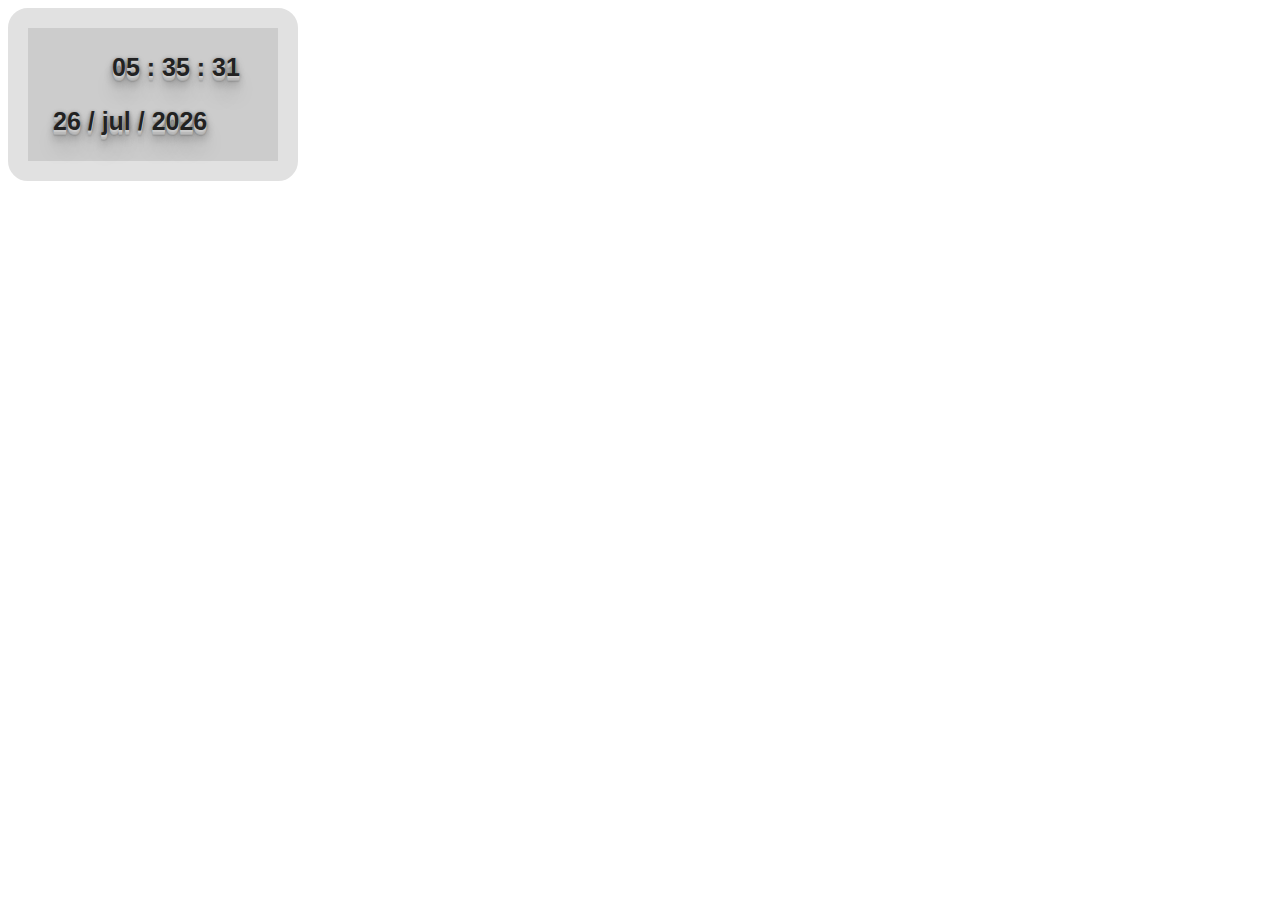
==== index.html @ c46db472 "Infinite repeat animation werkt" ====
<!DOCTYPE html>
<html>
	<head>
		<meta charset="utf-8">
		<title>Date</title>
		<link rel="stylesheet" type="text/css" href="styles/mystyle.css">
	</head>
	<body>
		<div class="container">
			<h1 id="clock" class="item">
				
			</h1>
			<h1 id="date" class="item">
				
			</h1>
		</div>
		<script src="scripts/TweenMax.min.js"></script>
		<script src="scripts/main.js"></script>
	</body>
</html>
---- styles/mystyle.css ----
body {
  font-family: Helvetica;
  color: #222;
}

.container {
  min-width: 200px;
  max-width: 250px;

  border: 20px solid #e1e1e1;
  background-color: #ccc;
  border-radius: 20px;
}

h1 {
  font-size: 25px;
  position: relative;
  margin: 25px;
  text-shadow: 0 1px 0 rgb(204,204,204), 0 2px 0 rgb(201,201,201) , 0 3px 0 rgb(187,187,187) , 0 4px 0 rgb(185,185,185) , 0 5px 0 rgb(170,170,170) , 0 6px 1px rgba(0,0,0,0.0980392) , 0 0 5px rgba(0,0,0,0.0980392) , 0 1px 3px rgba(0,0,0,0.298039) , 0 3px 5px rgba(0,0,0,0.2) , 0 5px 10px rgba(0,0,0,0.247059) , 0 10px 10px rgba(0,0,0,0.2) , 0 20px 20px rgba(0,0,0,0.14902);
}
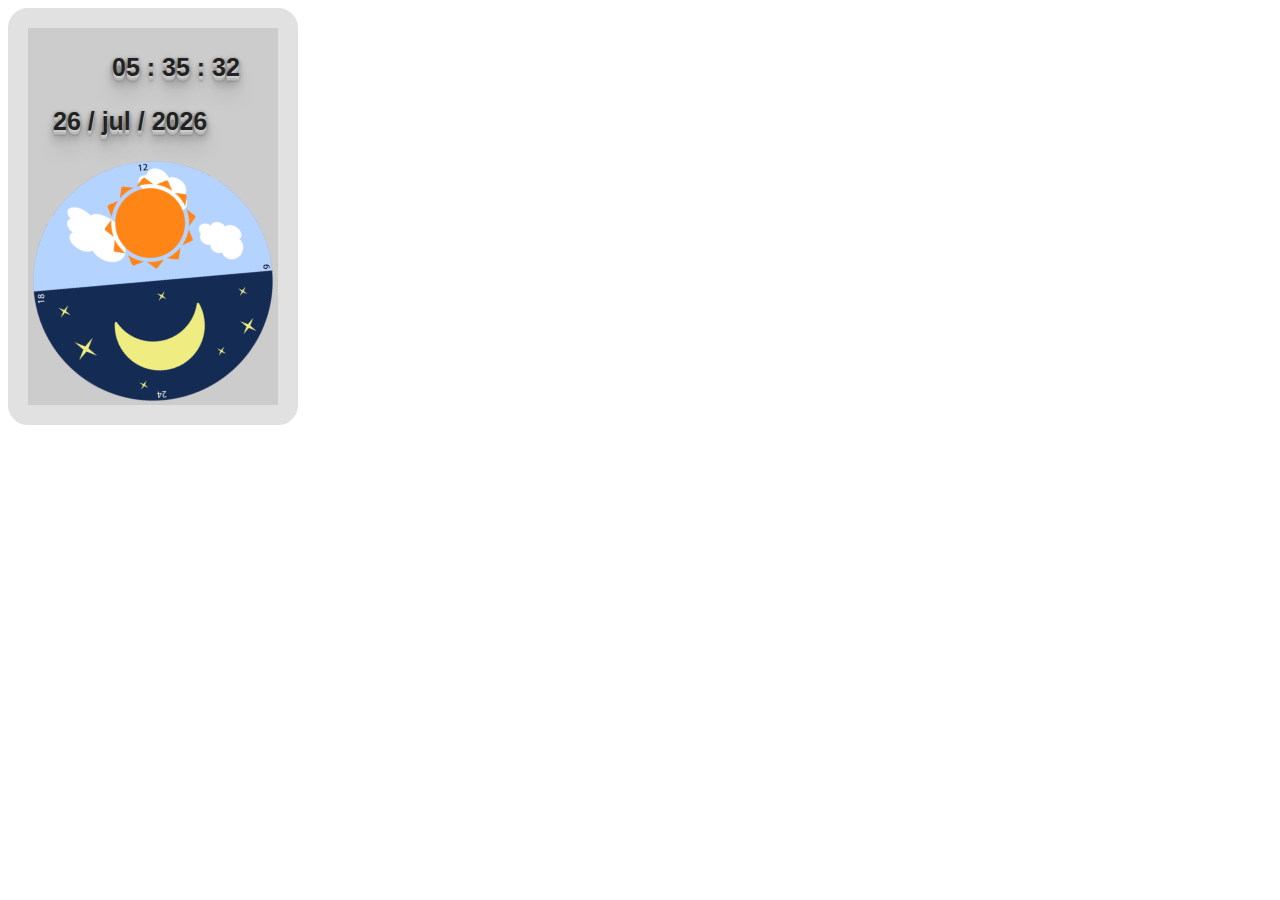
==== commit 2569b2e5: "updated image" ====
--- a/index.html
+++ b/index.html
@@ -13,6 +13,11 @@
 			<h1 id="date" class="item">
 				
 			</h1>
+		
+			<div >
+				<img src="images/day&night2.png" alt="day&night cycle" id="analog">
+			</div>
+
 		</div>
 		<script src="scripts/TweenMax.min.js"></script>
 		<script src="scripts/main.js"></script>
--- a/styles/mystyle.css
+++ b/styles/mystyle.css
@@ -19,3 +19,9 @@
   text-shadow: 0 1px 0 rgb(204,204,204), 0 2px 0 rgb(201,201,201) , 0 3px 0 rgb(187,187,187) , 0 4px 0 rgb(185,185,185) , 0 5px 0 rgb(170,170,170) , 0 6px 1px rgba(0,0,0,0.0980392) , 0 0 5px rgba(0,0,0,0.0980392) , 0 1px 3px rgba(0,0,0,0.298039) , 0 3px 5px rgba(0,0,0,0.2) , 0 5px 10px rgba(0,0,0,0.247059) , 0 10px 10px rgba(0,0,0,0.2) , 0 20px 20px rgba(0,0,0,0.14902);
 }
 
+img {
+  min-width: 190px;
+  max-width: 240px;
+  margin-left:5px;
+}
+
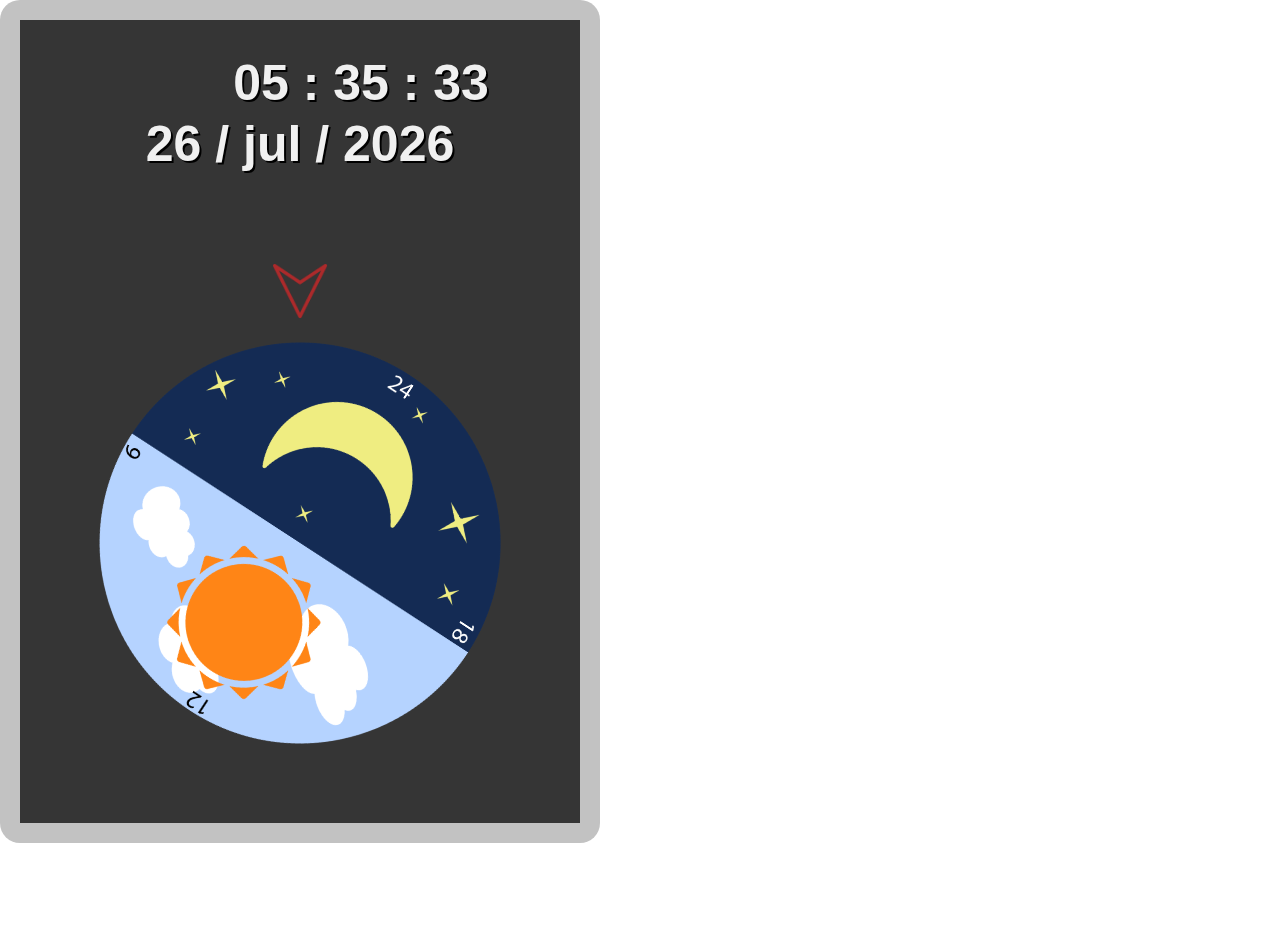
==== commit 1aa62711: "css and other layout" ====
--- a/index.html
+++ b/index.html
@@ -13,10 +13,12 @@
 			<h1 id="date" class="item">
 				
 			</h1>
-		
-			<div >
-				<img src="images/day&night2.png" alt="day&night cycle" id="analog">
-			</div>
+				<div>
+					<img src="images/redarrow2.png" alt="red arrow"  id="redarrow">
+				</div>
+
+				<img src="images/day&night11.png" alt="day&night cycle" id="analog">
+			
 
 		</div>
 		<script src="scripts/TweenMax.min.js"></script>
--- a/styles/mystyle.css
+++ b/styles/mystyle.css
@@ -1,27 +1,61 @@
+* {
+    box-sizing: border-box;
+  
+}
+
 body {
-  font-family: Helvetica;
-  color: #222;
+  font-family: 'Roboto', sans-serif;
+  margin: 0 auto;
+  max-width: 1920px;
 }
 
 .container {
-  min-width: 200px;
-  max-width: 250px;
-
-  border: 20px solid #e1e1e1;
-  background-color: #ccc;
+  min-width: 400px;
+  max-width: 600px;
+  border: 20px solid #e1e1e1d2;
+  background-color: rgb(53, 53, 53);
   border-radius: 20px;
+  display: flex;
+  padding: 0;
+  margin: 0;
+  display: flex;
+  flex-flow: row wrap;
 }
 
 h1 {
-  font-size: 25px;
+  font-size: 50px;
   position: relative;
-  margin: 25px;
-  text-shadow: 0 1px 0 rgb(204,204,204), 0 2px 0 rgb(201,201,201) , 0 3px 0 rgb(187,187,187) , 0 4px 0 rgb(185,185,185) , 0 5px 0 rgb(170,170,170) , 0 6px 1px rgba(0,0,0,0.0980392) , 0 0 5px rgba(0,0,0,0.0980392) , 0 1px 3px rgba(0,0,0,0.298039) , 0 3px 5px rgba(0,0,0,0.2) , 0 5px 10px rgba(0,0,0,0.247059) , 0 10px 10px rgba(0,0,0,0.2) , 0 20px 20px rgba(0,0,0,0.14902);
+  margin-left: auto;
+  margin-right: auto;
+  display: block;
+  color:rgb(240, 240, 240);
+  text-shadow: 2px 2px black;
 }
 
-img {
-  min-width: 190px;
-  max-width: 240px;
-  margin-left:5px;
+#clock {
+
+  margin-bottom: -30px;
 }
 
+#date {
+  margin-bottom: 90px;
+}
+
+#analog {
+  width: 100%;
+  height: 100%;
+  margin-left: auto;
+  margin-right: auto;
+  display: block;
+
+}
+
+
+#redarrow {
+  width: 10%;
+  margin-left: auto;
+  margin-right: auto;
+  display: block;
+  margin-bottom: -110px;
+
+}
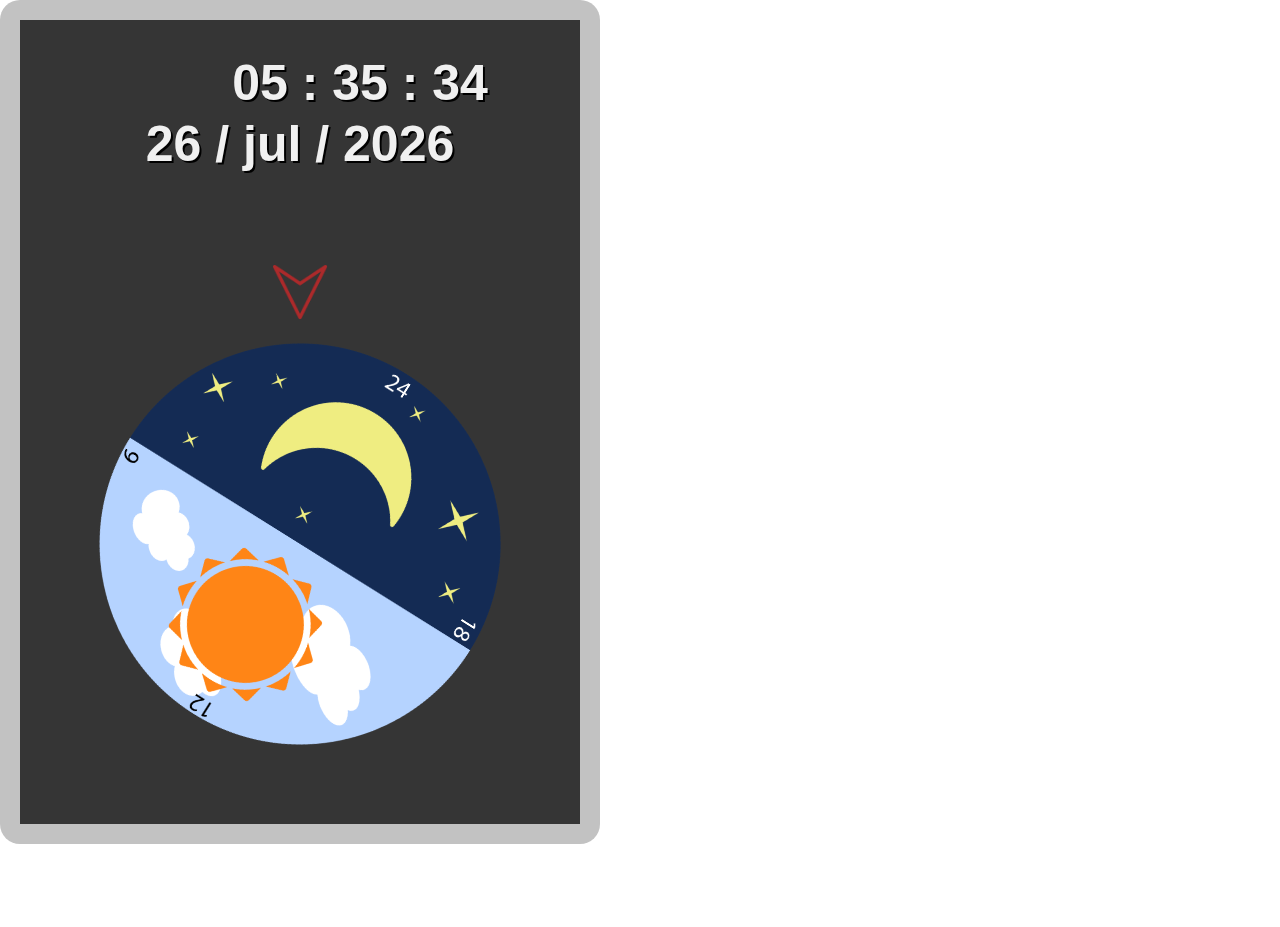
==== commit fefa6d95: "test" ====
--- a/index.html
+++ b/index.html
@@ -3,7 +3,7 @@
 	<head>
 		<meta charset="utf-8">
 		<title>Date</title>
-		<link rel="stylesheet" type="text/css" href="styles/mystyle.css">
+		<link rel="stylesheet" type="text/css" href="styles/mystyle2.css">
 	</head>
 	<body>
 		<div class="container">
--- a/styles/mystyle2.css
+++ b/styles/mystyle2.css
@@ -0,0 +1,61 @@
+* {
+    box-sizing: border-box;
+  
+}
+
+body {
+  font-family: 'Roboto', sans-serif;
+  margin: 0 auto;
+  max-width: 1920px;
+}
+
+.container {
+  min-width: 400px;
+  max-width: 600px;
+  border: 20px solid #e1e1e1d2;
+  background-color: rgb(53, 53, 53);
+  border-radius: 20px;
+  display: flex;
+  padding: 0;
+  margin: 0;
+  display: flex;
+  flex-flow: row wrap;
+}
+
+h1 {
+  font-size: 50px;
+  position: relative;
+  margin-left: auto;
+  margin-right: auto;
+  display: block;
+  color:rgb(240, 240, 240);
+  text-shadow: 2px 2px black;
+}
+
+#clock {
+
+  margin-bottom: -30px;
+}
+
+#date {
+  margin-bottom: 91px;
+}
+
+#analog {
+  width: 100%;
+  height: 100%;
+  margin-left: auto;
+  margin-right: auto;
+  display: block;
+
+}
+
+
+#redarrow {
+  width: 10%;
+  margin-left: auto;
+  margin-right: auto;
+  display: block;
+  margin-bottom: -110px;
+
+}
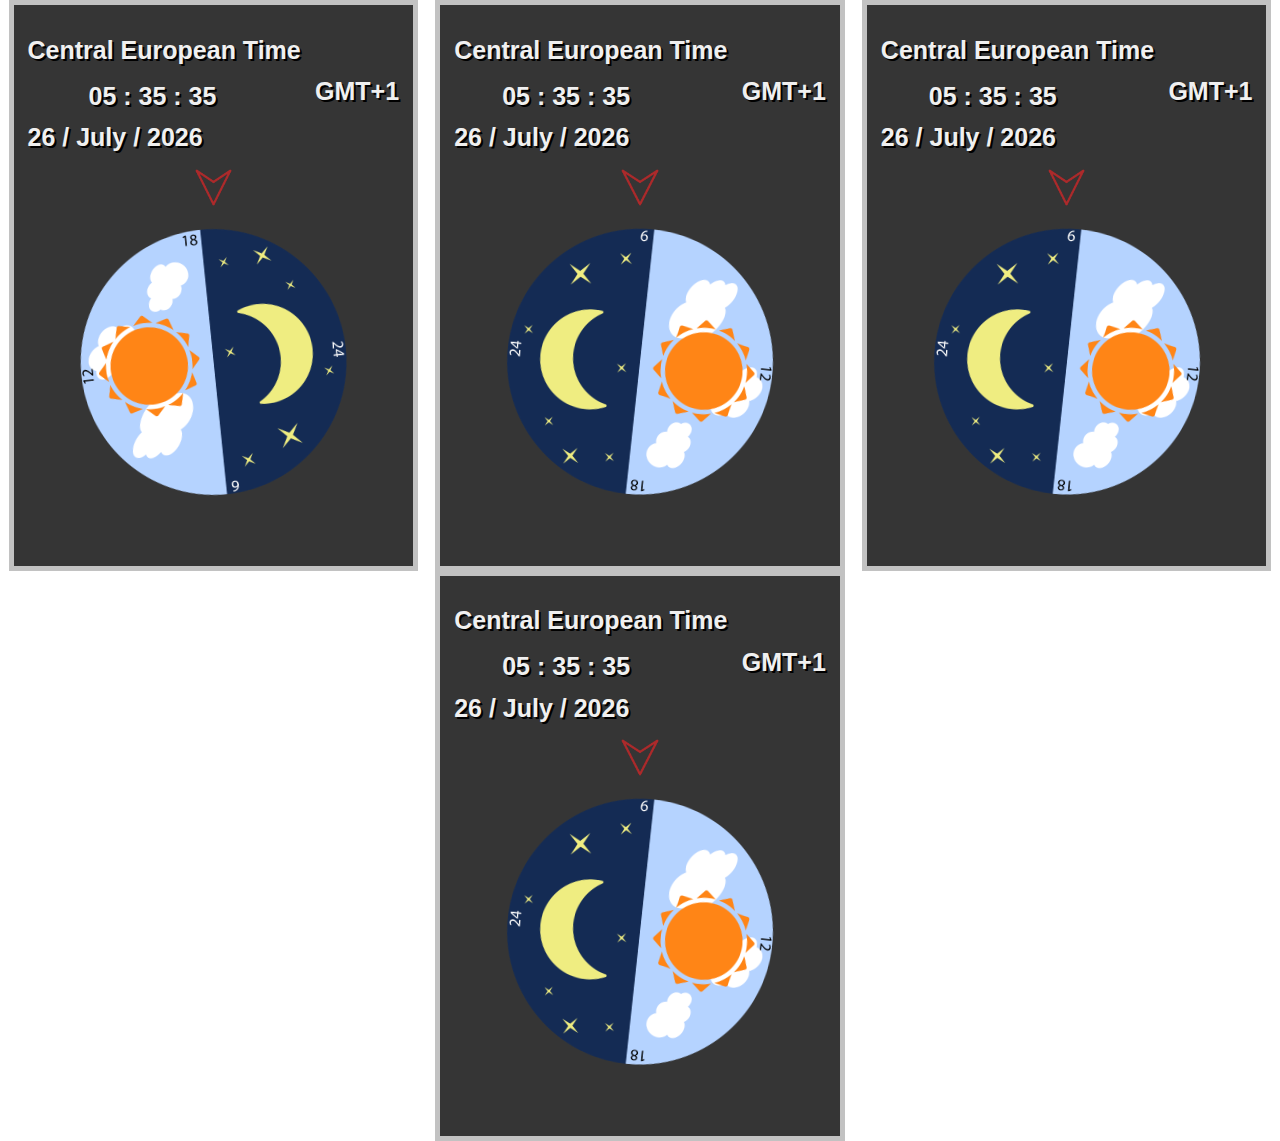
==== commit 72186f50: "breakpoints werken" ====
--- a/index.html
+++ b/index.html
@@ -7,21 +7,64 @@
 	</head>
 	<body>
 		<div class="container">
-			<h1 id="clock" class="item">
-				
-			</h1>
-			<h1 id="date" class="item">
-				
-			</h1>
-				<div>
-					<img src="images/redarrow2.png" alt="red arrow"  id="redarrow">
-				</div>
+			<div class="item" >
+				<h1>Central European Time</h1>
+				<h1 id="clock"></h1>
+				<h1 class="GMT">GMT+1</h1>
+				<h1	id="date"></h1>
+					<div>
+						<img src="images/redarrow2.png" alt="red arrow"  id="redarrow">
+					</div>
 
-				<img src="images/day&night11.png" alt="day&night cycle" id="analog">
+				<img src="images/day&night12.png" alt="day&night cycle" id="analog">
+			</div>
 			
 
+			<div class="item" >
+				<h1>Central European Time</h1>
+				<h1 id="clock2"></h1>
+				<h1 class="GMT">GMT+1</h1>
+				<h1	id="date2"></h1>
+					<div>
+						<img src="images/redarrow2.png" alt="red arrow"  id="redarrow">
+					</div>
+
+				<img src="images/day&night12.png" alt="day&night cycle" id="analog2">
+			</div>
+			
+		
+		
+			<div class="item" >
+				<h1>Central European Time</h1>
+				<h1 id="clock3"></h1>
+				<h1 class="GMT">GMT+1</h1>
+				<h1	id="date3"></h1>
+					<div>
+						<img src="images/redarrow2.png" alt="red arrow"  id="redarrow">
+					</div>
+
+				<img src="images/day&night12.png" alt="day&night cycle" id="analog3">
+			</div>
+			
+		
+		
+			<div class="item" >
+				<h1>Central European Time</h1>
+				<h1 id="clock4"></h1>
+				<h1 class="GMT">GMT+1</h1>
+				<h1	id="date4"></h1>
+					<div>
+						<img src="images/redarrow2.png" alt="red arrow"  id="redarrow">
+					</div>
+
+				<img src="images/day&night12.png" alt="day&night cycle" id="analog4">
+			</div>
+			
 		</div>
 		<script src="scripts/TweenMax.min.js"></script>
 		<script src="scripts/main.js"></script>
+		<script src="scripts/main2.js"></script>
+		<script src="scripts/main3.js"></script>
+		<script src="scripts/main4.js"></script>
 	</body>
 </html>
--- a/styles/mystyle2.css
+++ b/styles/mystyle2.css
@@ -1,61 +1,168 @@
 * {
-    box-sizing: border-box;
-  
+  box-sizing: border-box;
+
 }
 
 body {
-  font-family: 'Roboto', sans-serif;
-  margin: 0 auto;
-  max-width: 1920px;
+font-family: 'Roboto', sans-serif;
+margin: 0 auto;
+max-width: 1920px;
 }
 
 .container {
-  min-width: 400px;
-  max-width: 600px;
-  border: 20px solid #e1e1e1d2;
-  background-color: rgb(53, 53, 53);
-  border-radius: 20px;
-  display: flex;
-  padding: 0;
-  margin: 0;
-  display: flex;
-  flex-flow: row wrap;
+display: flex;
+padding: 0;
+margin: 0;
+display: flex;
+flex-flow: row wrap;
+
+}
+
+img {
+  width: 100%;
+  height: 100%;
+}
+
+.GMT {
+
+text-align: right;
+margin-top: -50px;
+}
+
+
+#redarrow {
+width: 10%;
+margin-left: auto;
+margin-right: auto;
+display: block;
+margin-bottom: -30px;
+
+}
+
+/************Small**************/
+@media only screen and (min-width: 300px) and (max-width: 649px) {
+  .container {
+		max-width: 1920px;
+        margin: 0 auto;
+        flex-flow: row wrap;
+        display:flex;
+    }
+
+  .item {
+    background-color: rgb(53, 53, 53);
+    width: 96%!important;
+    height: 100%;
+    margin-left: auto!important;
+    margin-right: auto!important;
+    margin-bottom: 20px;
+    float: left!important;
+    padding: 14px;
+    border: 5px solid #e1e1e1d2;
 }
 
 h1 {
-  font-size: 50px;
+  font-size: 27px;
   position: relative;
   margin-left: auto;
   margin-right: auto;
   display: block;
   color:rgb(240, 240, 240);
   text-shadow: 2px 2px black;
+  }
 }
 
-#clock {
+/************Mid**************/
+@media only screen and (min-width: 650px) and (max-width: 999px) {
 
-  margin-bottom: -30px;
+  .container {
+		max-width: 1920px;
+        margin: 0 auto;
+        flex-flow: row wrap;
+        display:flex;
+    }
+
+  .item {
+    background-color: rgb(53, 53, 53);
+    width: 49%!important;
+    height: 100%;
+    margin-left: auto!important;
+    margin-right: auto!important;
+    margin-bottom: 20px;
+    float: left!important;
+    padding: 14px;
+    border: 5px solid #e1e1e1d2;
 }
 
-#date {
-  margin-bottom: 91px;
-}
-
-#analog {
-  width: 100%;
-  height: 100%;
+h1 {
+  font-size: 27px;
+  position: relative;
   margin-left: auto;
   margin-right: auto;
   display: block;
+  color:rgb(240, 240, 240);
+  text-shadow: 2px 2px black;
+  }
 
 }
+/***********Large*************/
+@media only screen and (min-width: 1000px) and (max-width: 1439px){
+  .container {
+		max-width: 1920px;
+        margin: 0 auto;
+        flex-flow: row wrap;
+        display:flex;
+    }
 
-
-#redarrow {
-  width: 10%;
+  .item {
+    background-color: rgb(53, 53, 53);
+    width: 32%!important;
+    height: 100%;
+    margin-left: auto!important;
+    margin-right: auto!important;
+    float: left!important;
+    padding: 14px;
+    border: 5px solid #e1e1e1d2;
+}
+h1 {
+  font-size: 25px;
+  position: relative;
   margin-left: auto;
   margin-right: auto;
   display: block;
-  margin-bottom: -110px;
+  color:rgb(240, 240, 240);
+  text-shadow: 2px 2px black;
+  }
+  
+}
+/************XL**************/
+@media only screen and (min-width: 1440px) {
 
+  .container {
+		max-width: 1920px;
+        margin: 0 auto;
+        flex-flow: row wrap;
+        display:flex;
+    }
+
+  .item {
+    background-color: rgb(53, 53, 53);
+    width: 23.2%!important;
+    height: 100%;
+    margin-left: auto!important;
+    margin-right: auto!important;
+    float: left!important;
+    padding: 14px;
+    border: 5px solid #e1e1e1d2;
 }
+
+h1 {
+  font-size: 27px;
+  position: relative;
+  margin-left: auto;
+  margin-right: auto;
+  display: block;
+  color:rgb(240, 240, 240);
+  text-shadow: 2px 2px black;
+  }
+
+}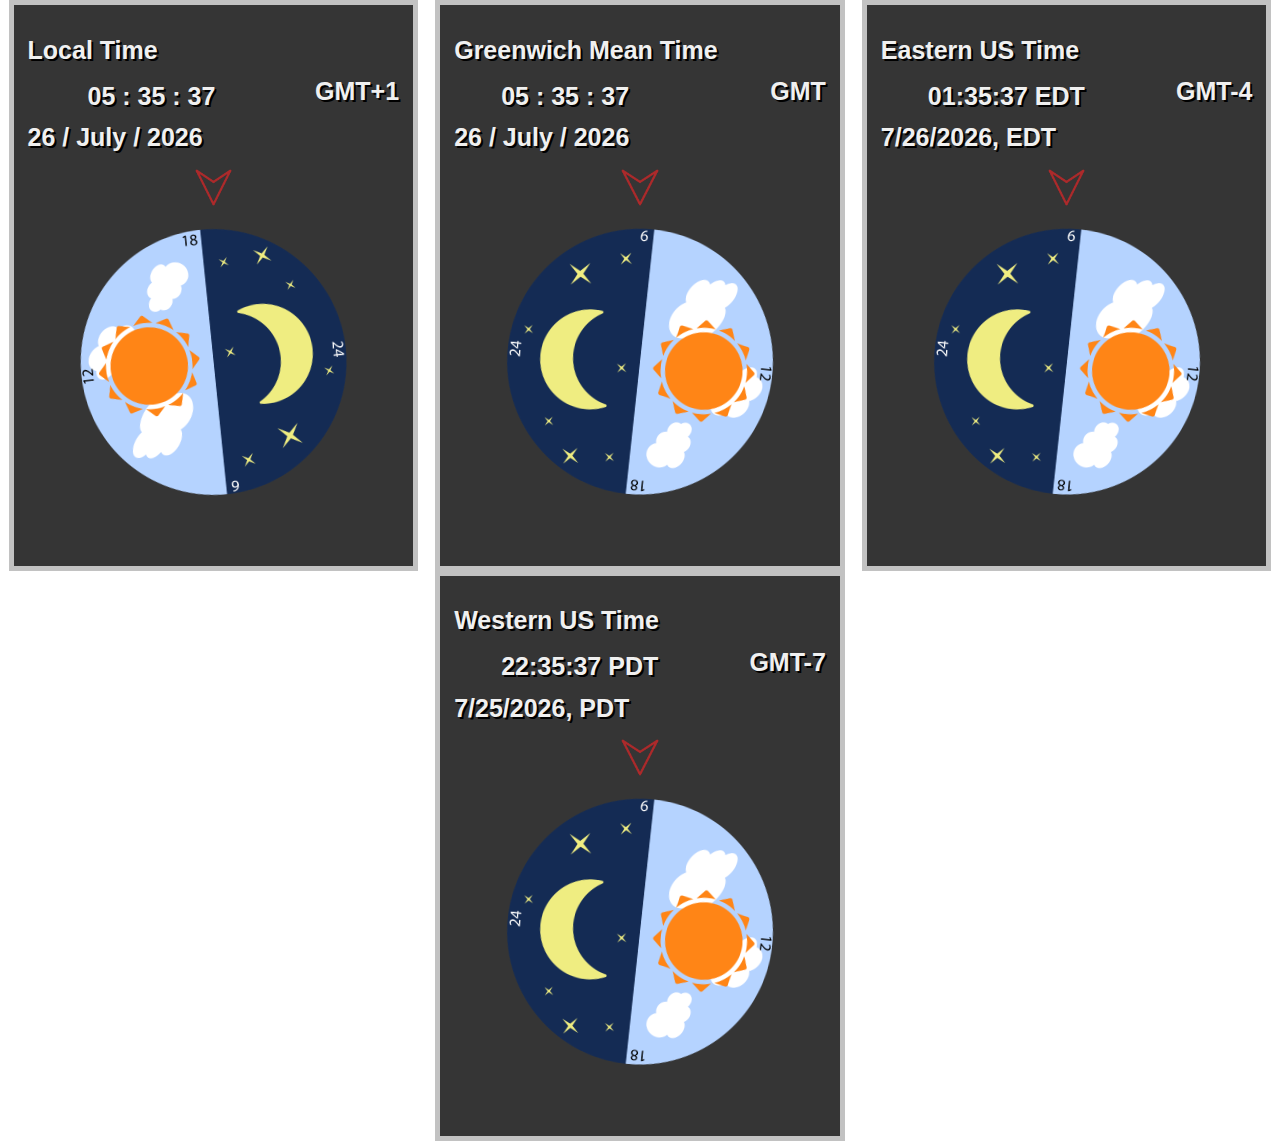
==== commit bedd4983: "tijdzones" ====
--- a/index.html
+++ b/index.html
@@ -8,7 +8,7 @@
 	<body>
 		<div class="container">
 			<div class="item" >
-				<h1>Central European Time</h1>
+				<h1>Local Time</h1>
 				<h1 id="clock"></h1>
 				<h1 class="GMT">GMT+1</h1>
 				<h1	id="date"></h1>
@@ -21,9 +21,9 @@
 			
 
 			<div class="item" >
-				<h1>Central European Time</h1>
+				<h1>Greenwich Mean Time</h1>
 				<h1 id="clock2"></h1>
-				<h1 class="GMT">GMT+1</h1>
+				<h1 class="GMT">GMT</h1>
 				<h1	id="date2"></h1>
 					<div>
 						<img src="images/redarrow2.png" alt="red arrow"  id="redarrow">
@@ -35,9 +35,9 @@
 		
 		
 			<div class="item" >
-				<h1>Central European Time</h1>
+				<h1>Eastern US Time</h1>
 				<h1 id="clock3"></h1>
-				<h1 class="GMT">GMT+1</h1>
+				<h1 class="GMT">GMT-4</h1>
 				<h1	id="date3"></h1>
 					<div>
 						<img src="images/redarrow2.png" alt="red arrow"  id="redarrow">
@@ -49,9 +49,9 @@
 		
 		
 			<div class="item" >
-				<h1>Central European Time</h1>
+				<h1>Western US Time</h1>
 				<h1 id="clock4"></h1>
-				<h1 class="GMT">GMT+1</h1>
+				<h1 class="GMT">GMT-7</h1>
 				<h1	id="date4"></h1>
 					<div>
 						<img src="images/redarrow2.png" alt="red arrow"  id="redarrow">
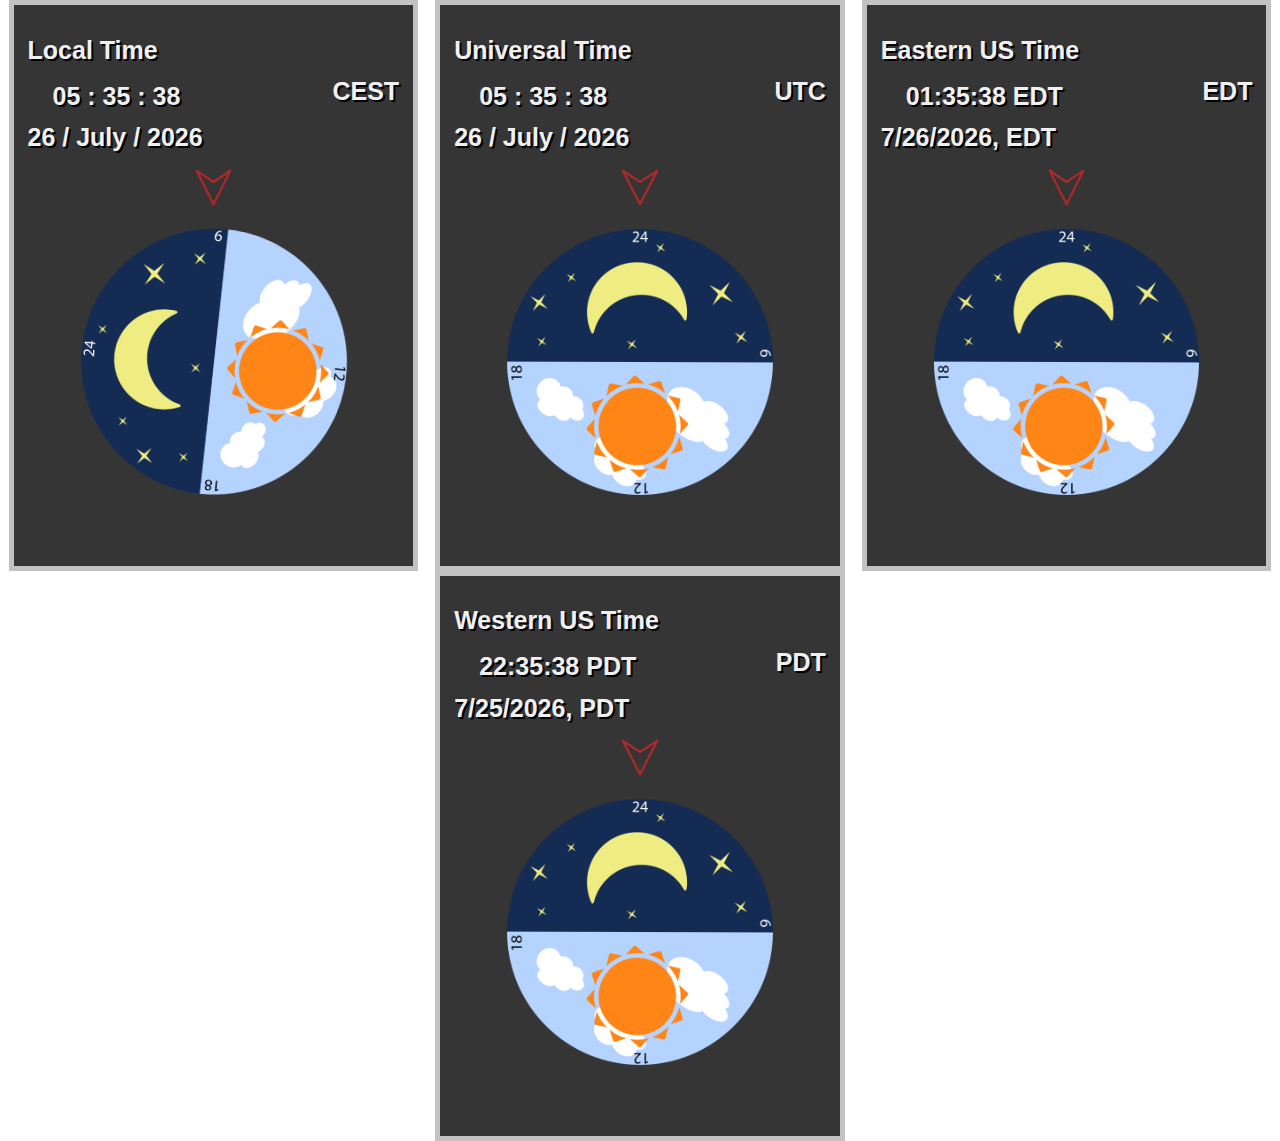
==== commit a32a8ebc: "Update 1" ====
--- a/index.html
+++ b/index.html
@@ -10,7 +10,7 @@
 			<div class="item" >
 				<h1>Local Time</h1>
 				<h1 id="clock"></h1>
-				<h1 class="GMT">GMT+1</h1>
+				<h1 class="GMT">CEST</h1>
 				<h1	id="date"></h1>
 					<div>
 						<img src="images/redarrow2.png" alt="red arrow"  id="redarrow">
@@ -21,9 +21,9 @@
 			
 
 			<div class="item" >
-				<h1>Greenwich Mean Time</h1>
+				<h1>Universal Time </h1>
 				<h1 id="clock2"></h1>
-				<h1 class="GMT">GMT</h1>
+				<h1 class="GMT">UTC</h1>
 				<h1	id="date2"></h1>
 					<div>
 						<img src="images/redarrow2.png" alt="red arrow"  id="redarrow">
@@ -37,7 +37,7 @@
 			<div class="item" >
 				<h1>Eastern US Time</h1>
 				<h1 id="clock3"></h1>
-				<h1 class="GMT">GMT-4</h1>
+				<h1 class="GMT">EDT</h1>
 				<h1	id="date3"></h1>
 					<div>
 						<img src="images/redarrow2.png" alt="red arrow"  id="redarrow">
@@ -51,7 +51,7 @@
 			<div class="item" >
 				<h1>Western US Time</h1>
 				<h1 id="clock4"></h1>
-				<h1 class="GMT">GMT-7</h1>
+				<h1 class="GMT">PDT</h1>
 				<h1	id="date4"></h1>
 					<div>
 						<img src="images/redarrow2.png" alt="red arrow"  id="redarrow">
@@ -63,8 +63,6 @@
 		</div>
 		<script src="scripts/TweenMax.min.js"></script>
 		<script src="scripts/main.js"></script>
-		<script src="scripts/main2.js"></script>
-		<script src="scripts/main3.js"></script>
-		<script src="scripts/main4.js"></script>
+
 	</body>
 </html>
--- a/styles/mystyle2.css
+++ b/styles/mystyle2.css
@@ -37,6 +37,12 @@
 display: block;
 margin-bottom: -30px;
 
+}
+
+#clock {
+  width: 150px;
+  margin-left: 0px;
+  margin-right: -400px;
 }
 
 /************Small**************/
@@ -158,9 +164,8 @@
 h1 {
   font-size: 27px;
   position: relative;
-  margin-left: auto;
-  margin-right: auto;
-  display: block;
+
+
   color:rgb(240, 240, 240);
   text-shadow: 2px 2px black;
   }
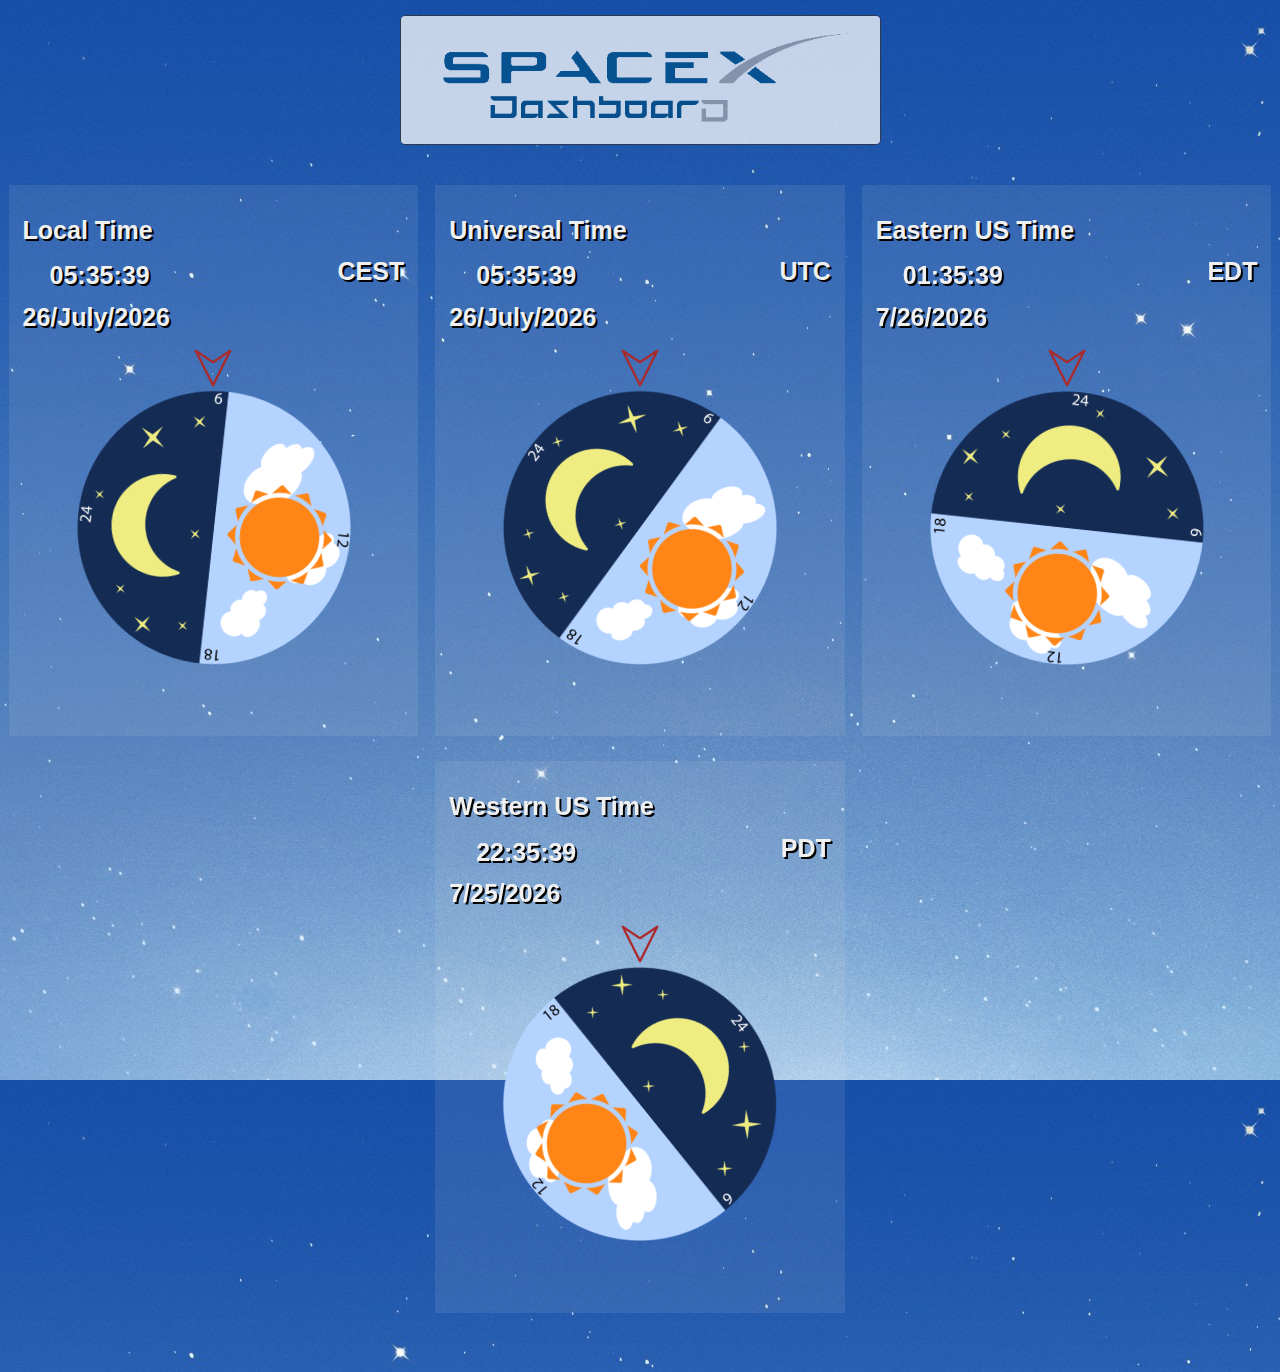
==== commit a9d9476b: "Update 3" ====
--- a/index.html
+++ b/index.html
@@ -3,10 +3,14 @@
 	<head>
 		<meta charset="utf-8">
 		<title>Date</title>
-		<link rel="stylesheet" type="text/css" href="styles/mystyle2.css">
+		<link rel="stylesheet" type="text/css" href="mystyle2.css">
 	</head>
 	<body>
 		<div class="container">
+				<header>
+						<img src="images/spacexlogo.png" alt="spacex logo">
+			
+					</header>
 			<div class="item" >
 				<h1>Local Time</h1>
 				<h1 id="clock"></h1>
--- a/mystyle2.css
+++ b/mystyle2.css
@@ -0,0 +1,199 @@
+* {
+  box-sizing: border-box;
+
+}
+
+body {
+font-family: 'Roboto', sans-serif;
+background-image: url(images/sky2.jpg);
+background-color: #0B294D;
+margin: 0 auto;
+max-width: 1900px;
+}
+
+
+header {
+  max-height:300px;
+  display: block;
+  width:100%;
+}
+
+header img {
+  display: block;
+  margin-left: auto;
+  margin-right: auto;
+  margin-top: 15px;
+  margin-bottom: 15px;
+  width: 96%;
+  max-width: 481px;
+  max-height: 130px;
+  border: 1px solid #333333;
+  border-radius: 5px;
+  opacity: 0.75;
+
+
+}
+
+.container {
+display: flex;
+padding: 0;
+margin: 0;
+display: flex;
+flex-flow: row wrap;
+
+}
+
+img {
+  width: 100%;
+  height: 100%;
+}
+
+.GMT {
+
+text-align: right;
+margin-top: -50px;
+}
+
+
+#redarrow {
+width: 10%;
+margin-left: auto;
+margin-right: auto;
+display: block;
+margin-bottom: -50px;
+
+}
+
+#clock {
+  width: 150px;
+  margin-left: 0px;
+  margin-right: -400px;
+}
+
+/************Small**************/
+@media only screen and (min-width: 300px) and (max-width: 649px) {
+  .container {
+		max-width: 1920px;
+        margin: 0 auto;
+        flex-flow: row wrap;
+        display:flex;
+    }
+
+  .item {
+    background-color: #e1e1e11a;
+    width: 96%!important;
+    height: 100%;
+    margin-left: auto!important;
+    margin-right: auto!important;
+    margin-bottom: 20px;
+    float: left!important;
+    padding: 14px;
+
+}
+
+h1 {
+  font-size: 27px;
+  position: relative;
+  margin-left: auto;
+  margin-right: auto;
+  display: block;
+  color:rgb(240, 240, 240);
+  text-shadow: 2px 2px black;
+  }
+}
+
+/************Mid**************/
+@media only screen and (min-width: 650px) and (max-width: 999px) {
+
+  .container {
+		max-width: 1920px;
+        margin: 0 auto;
+        flex-flow: row wrap;
+        display:flex;
+    }
+
+  .item {
+    background-color: #e1e1e11a;
+    width: 49%!important;
+    height: 100%;
+    margin-left: auto!important;
+    margin-right: auto!important;
+    margin-bottom: 20px;
+    float: left!important;
+    padding: 14px;
+
+}
+
+h1 {
+  font-size: 27px;
+  position: relative;
+  margin-left: auto;
+  margin-right: auto;
+  display: block;
+  color:rgb(240, 240, 240);
+  text-shadow: 2px 2px black;
+  }
+
+}
+/***********Large*************/
+@media only screen and (min-width: 1000px) and (max-width: 1439px){
+  .container {
+		max-width: 1920px;
+        margin: 0 auto;
+        flex-flow: row wrap;
+        display:flex;
+    }
+
+  .item {
+    background-color: #e1e1e11a;
+    width: 32%!important;
+    height: 100%;
+    margin-left: auto!important;
+    margin-right: auto!important;
+    margin-top: 25px;
+    float: left!important;
+    padding: 14px;
+}
+h1 {
+  font-size: 25px;
+  position: relative;
+  margin-left: auto;
+  margin-right: auto;
+  display: block;
+  color:rgb(240, 240, 240);
+  text-shadow: 2px 2px black;
+  }
+  
+}
+/************XL**************/
+@media only screen and (min-width: 1440px) {
+
+  .container {
+		max-width: 1920px;
+        margin: 0 auto;
+        flex-flow: row wrap;
+        display:flex;
+    }
+
+  .item {
+    background-color: #e1e1e11a;
+    width: 23.2%!important;
+    height: 100%;
+    margin-left: auto!important;
+    margin-right: auto!important;
+    margin-top: 20px;
+    float: left!important;
+    padding: 14px;
+
+}
+
+h1 {
+  font-size: 27px;
+  position: relative;
+
+
+  color:rgb(240, 240, 240);
+  text-shadow: 2px 2px black;
+  }
+
+}